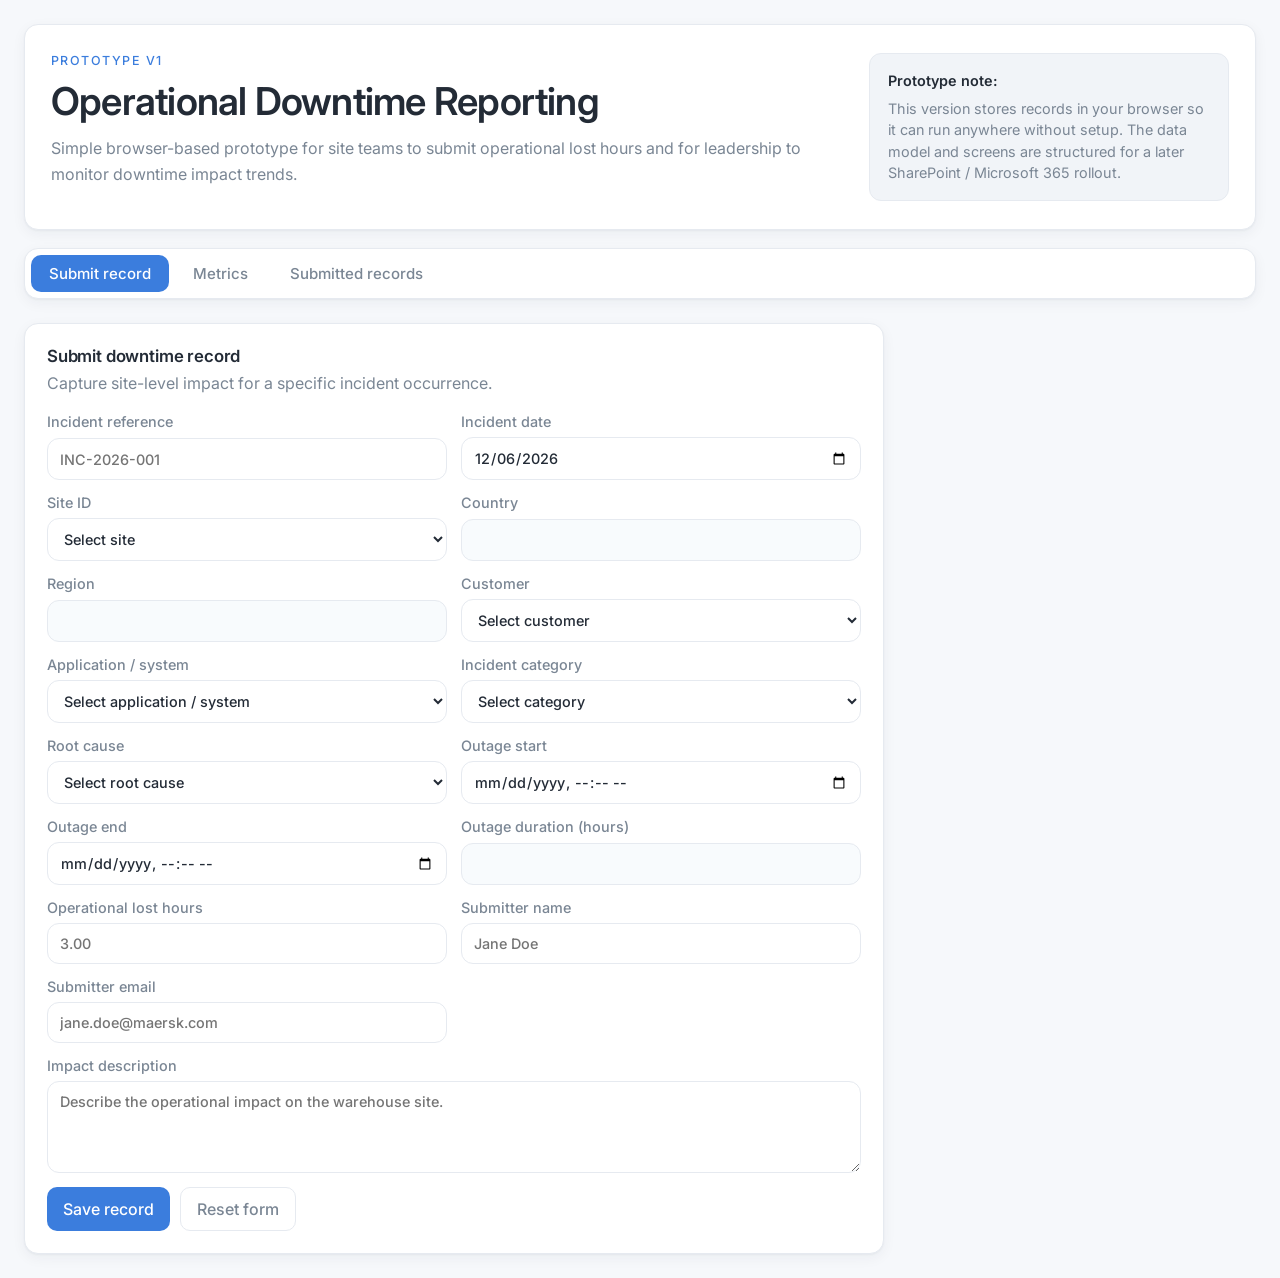
==== index.html @ 3bbdace8 "Initial commit" ====
<!DOCTYPE html>
<html lang="en">
<head>
  <meta charset="UTF-8">
  <meta name="viewport" content="width=device-width, initial-scale=1.0">
  <title>Maersk Contract Logistics - Operational Downtime</title>
  <link rel="preconnect" href="https://fonts.googleapis.com">
  <link rel="preconnect" href="https://fonts.gstatic.com" crossorigin>
  <link href="https://fonts.googleapis.com/css2?family=Inter:wght@300;400;500;600;700&display=swap" rel="stylesheet">
  <link rel="stylesheet" href="styles.css">
</head>
<body>
  <div class="app-shell">
    <header class="hero">
      <div>
        <p class="eyebrow">Prototype v1</p>
        <h1>Operational Downtime Reporting</h1>
        <p class="hero-copy">
          Simple browser-based prototype for site teams to submit operational lost hours
          and for leadership to monitor downtime impact trends.
        </p>
      </div>
      <div class="hero-note">
        <strong>Prototype note:</strong>
        <span>
          This version stores records in your browser so it can run anywhere without setup.
          The data model and screens are structured for a later SharePoint / Microsoft 365 rollout.
        </span>
      </div>
    </header>

    <nav class="main-nav">
      <a href="index.html" class="nav-link active">Submit record</a>
      <a href="metrics.html" class="nav-link">Metrics</a>
      <a href="records.html" class="nav-link">Submitted records</a>
    </nav>

    <main class="page">
      <section class="card">
        <div class="card-heading">
          <h2>Submit downtime record</h2>
          <p>Capture site-level impact for a specific incident occurrence.</p>
        </div>

        <form id="record-form" class="form-grid">
          <input type="hidden" id="record-id" name="recordId">

          <label>
            Incident reference
            <input type="text" id="incident-reference" name="incidentReference" placeholder="INC-2026-001" required>
          </label>

          <label>
            Incident date
            <input type="date" id="incident-date" name="incidentDate" required>
          </label>

          <label>
            Site ID
            <select id="site-id" name="siteId" required></select>
          </label>

          <label>
            Country
            <input type="text" id="country" name="country" readonly required>
          </label>

          <label>
            Region
            <input type="text" id="region" name="region" readonly required>
          </label>

          <label>
            Customer
            <select id="customer" name="customer" required></select>
          </label>

          <label>
            Application / system
            <select id="application" name="application" required></select>
          </label>

          <label>
            Incident category
            <select id="incident-category" name="incidentCategory" required></select>
          </label>

          <label>
            Root cause
            <select id="root-cause" name="rootCause" required></select>
          </label>

          <label>
            Outage start
            <input type="datetime-local" id="outage-start" name="outageStart" required>
          </label>

          <label>
            Outage end
            <input type="datetime-local" id="outage-end" name="outageEnd" required>
          </label>

          <label>
            Outage duration (hours)
            <input type="number" id="outage-duration" name="outageDurationHours" step="0.01" readonly required>
          </label>

          <label>
            Operational lost hours
            <input type="number" id="lost-hours" name="operationalLostHours" min="0" step="0.01" placeholder="3.00" required>
          </label>

          <label>
            Submitter name
            <input type="text" id="submitter-name" name="submitterName" placeholder="Jane Doe" required>
          </label>

          <label>
            Submitter email
            <input type="email" id="submitter-email" name="submitterEmail" placeholder="jane.doe@maersk.com" required>
          </label>

          <label class="full-width">
            Impact description
            <textarea id="impact-description" name="impactDescription" rows="4" placeholder="Describe the operational impact on the warehouse site." required></textarea>
          </label>

          <div class="form-actions full-width">
            <button type="submit" class="primary">Save record</button>
            <button type="button" id="cancel-edit" class="secondary hidden">Cancel edit</button>
            <button type="reset" class="ghost">Reset form</button>
          </div>
        </form>
      </section>
    </main>
  </div>

  <script src="https://cdn.sheetjs.com/xlsx-0.20.3/package/dist/xlsx.full.min.js"></script>
  <script src="app.js"></script>
</body>
</html>
---- styles.css ----
:root {
  --bg: #f6f8fb;
  --surface: #ffffff;
  --surface-alt: #f1f4f8;
  --text: #232b36;
  --muted: #7a8694;
  --line: #e6eaf0;
  --primary: #3b7ddd;
  --primary-dark: #2f68bd;
  --primary-soft: #eef4fd;
  --accent: #2bb7a3;
  --danger: #e0574d;
  --success: #35a97a;
  --shadow: 0 1px 2px rgba(20, 33, 61, 0.04), 0 4px 14px rgba(20, 33, 61, 0.05);
  --radius: 14px;
}

* {
  box-sizing: border-box;
}

body {
  margin: 0;
  font-family: "Inter", system-ui, -apple-system, "Segoe UI", Roboto, Arial, sans-serif;
  background: var(--bg);
  color: var(--text);
  font-weight: 400;
  -webkit-font-smoothing: antialiased;
}

button,
input,
select,
textarea {
  font: inherit;
}

.app-shell {
  max-width: 1600px;
  margin: 0 auto;
  padding: 24px;
}

.hero {
  display: flex;
  justify-content: space-between;
  gap: 24px;
  align-items: flex-start;
  padding: 28px 26px;
  border-radius: var(--radius);
  background: var(--surface);
  border: 1px solid var(--line);
  color: var(--text);
  box-shadow: var(--shadow);
}

.eyebrow {
  margin: 0 0 10px;
  font-size: 0.78rem;
  font-weight: 500;
  text-transform: uppercase;
  letter-spacing: 0.12em;
  color: var(--primary);
}

.hero h1 {
  margin: 0;
  font-size: clamp(1.8rem, 3vw, 2.6rem);
  font-weight: 600;
  letter-spacing: -0.02em;
}

.hero-copy {
  max-width: 860px;
  margin: 12px 0 0;
  line-height: 1.6;
  color: var(--muted);
}

.hero-note {
  max-width: 360px;
  display: grid;
  gap: 6px;
  padding: 16px 18px;
  border: 1px solid var(--line);
  border-radius: 12px;
  background: var(--surface-alt);
  color: var(--muted);
  line-height: 1.5;
  font-size: 0.9rem;
}

.hero-note strong {
  color: var(--text);
  font-weight: 600;
}

.layout {
  display: grid;
  grid-template-columns: 420px minmax(0, 1fr);
  gap: 24px;
  margin-top: 24px;
  align-items: start;
}

.main-nav {
  display: flex;
  flex-wrap: wrap;
  gap: 6px;
  margin-top: 18px;
  padding: 6px;
  border-radius: var(--radius);
  background: var(--surface);
  border: 1px solid var(--line);
  box-shadow: var(--shadow);
}

.nav-link {
  padding: 9px 18px;
  border-radius: 10px;
  text-decoration: none;
  font-weight: 500;
  font-size: 0.94rem;
  color: var(--muted);
  transition: background 120ms ease, color 120ms ease;
}

.nav-link:hover {
  background: var(--surface-alt);
  color: var(--text);
}

.nav-link.active {
  background: var(--primary);
  color: #ffffff;
}

.page {
  margin-top: 24px;
}

.page > .card {
  max-width: 860px;
}

.sidebar,
.content {
  display: grid;
  gap: 24px;
}

.card {
  background: var(--surface);
  border: 1px solid var(--line);
  border-radius: var(--radius);
  box-shadow: var(--shadow);
  padding: 22px;
}

.card-heading {
  margin-bottom: 18px;
}

.card-heading h2 {
  margin: 0 0 6px;
  font-size: 1.05rem;
  font-weight: 600;
  letter-spacing: -0.01em;
}

.card-heading p {
  margin: 0;
  color: var(--muted);
  line-height: 1.45;
}

.form-grid,
.filters-grid {
  display: grid;
  gap: 14px;
}

.form-grid {
  grid-template-columns: repeat(2, minmax(0, 1fr));
}

.filters-grid {
  grid-template-columns: 1fr;
}

label {
  display: grid;
  gap: 7px;
  color: var(--muted);
  font-size: 0.9rem;
  font-weight: 500;
}

input,
select,
textarea {
  width: 100%;
  padding: 11px 12px;
  border: 1px solid var(--line);
  border-radius: 12px;
  background: #ffffff;
  color: var(--text);
}

input[readonly] {
  background: #f8fbfd;
  color: var(--muted);
}

textarea {
  resize: vertical;
}

.full-width {
  grid-column: 1 / -1;
}

.form-actions,
.stacked-actions {
  display: flex;
  flex-wrap: wrap;
  gap: 10px;
}

.stacked-actions {
  margin-top: 18px;
}

.excel-status {
  margin: 0 0 14px;
  padding: 12px 14px;
  border: 1px solid var(--line);
  border-radius: 12px;
  background: #f8fbfd;
  color: var(--muted);
  line-height: 1.45;
}

button {
  border: 0;
  border-radius: 10px;
  padding: 11px 16px;
  cursor: pointer;
  font-weight: 500;
  transition: background 120ms ease, opacity 120ms ease, color 120ms ease;
}

button:hover {
  opacity: 0.9;
}

button.primary {
  background: var(--primary);
  color: #ffffff;
}

button.primary:hover {
  background: var(--primary-dark);
}

button.secondary {
  background: var(--primary-soft);
  color: var(--primary-dark);
}

button.ghost {
  background: transparent;
  color: var(--muted);
  border: 1px solid var(--line);
}

button.danger {
  color: var(--danger);
  border-color: #f0b6b0;
}

.hidden {
  display: none;
}

.kpi-grid {
  display: grid;
  grid-template-columns: repeat(4, minmax(0, 1fr));
  gap: 18px;
}

.kpi-card {
  background: var(--surface);
  border: 1px solid var(--line);
  border-radius: var(--radius);
  box-shadow: var(--shadow);
  padding: 20px;
}

.kpi-label {
  display: block;
  color: var(--muted);
  font-size: 0.82rem;
  font-weight: 500;
  text-transform: uppercase;
  letter-spacing: 0.06em;
}

.kpi-value {
  display: block;
  margin-top: 10px;
  font-size: clamp(1.7rem, 2.8vw, 2.3rem);
  font-weight: 600;
  letter-spacing: -0.02em;
}

.kpi-subtext {
  display: block;
  margin-top: 8px;
  color: var(--muted);
  line-height: 1.4;
}

.charts-grid {
  display: grid;
  grid-template-columns: repeat(2, minmax(0, 1fr));
  gap: 24px;
}

.chart-list {
  display: grid;
  gap: 14px;
}

.chart-row {
  display: grid;
  grid-template-columns: 128px minmax(0, 1fr) 72px;
  gap: 12px;
  align-items: center;
}

.chart-label,
.chart-value {
  font-size: 0.92rem;
}

.chart-label {
  font-weight: 500;
}

.chart-value {
  color: var(--muted);
  text-align: right;
}

.chart-bar-track {
  height: 16px;
  border-radius: 999px;
  background: var(--surface-alt);
  overflow: hidden;
}

.chart-bar-fill {
  height: 100%;
  border-radius: 999px;
  background: var(--primary);
}

.placeholder {
  display: grid;
  gap: 10px;
  min-height: 188px;
  place-content: center;
  text-align: center;
  color: var(--muted);
  border: 2px dashed var(--line);
  border-radius: 16px;
  background: #fbfdff;
  padding: 24px;
}

.table-grid {
  display: grid;
  grid-template-columns: repeat(2, minmax(0, 1fr));
  gap: 24px;
}

.mini-table {
  display: grid;
  gap: 10px;
}

.mini-row {
  display: grid;
  grid-template-columns: 1fr auto;
  gap: 16px;
  padding: 12px 14px;
  border: 1px solid var(--line);
  border-radius: 12px;
  background: #fbfdff;
}

.mini-row strong {
  display: block;
}

.mini-row span {
  color: var(--muted);
}

.table-wrap {
  overflow: auto;
}

table {
  width: 100%;
  min-width: 1100px;
  border-collapse: collapse;
}

th,
td {
  padding: 12px 10px;
  border-bottom: 1px solid var(--line);
  text-align: left;
  vertical-align: top;
}

th {
  color: var(--muted);
  font-size: 0.82rem;
  font-weight: 600;
  text-transform: uppercase;
  letter-spacing: 0.05em;
}

td.actions-cell {
  white-space: nowrap;
}

.table-button {
  padding: 8px 10px;
  font-size: 0.88rem;
  border-radius: 10px;
}

.table-button.edit {
  background: #e7f1fa;
  color: #0b518c;
}

.table-button.delete {
  background: #fff0ef;
  color: var(--danger);
}

.empty-state {
  display: grid;
  gap: 8px;
  padding: 24px;
  text-align: center;
  color: var(--muted);
  border: 1px dashed var(--line);
  border-radius: 16px;
  background: #fbfdff;
}

@media (max-width: 1180px) {
  .layout {
    grid-template-columns: 1fr;
  }

  .kpi-grid,
  .charts-grid,
  .table-grid {
    grid-template-columns: repeat(2, minmax(0, 1fr));
  }
}

@media (max-width: 820px) {
  .app-shell {
    padding: 16px;
  }

  .hero {
    flex-direction: column;
  }

  .form-grid,
  .kpi-grid,
  .charts-grid,
  .table-grid {
    grid-template-columns: 1fr;
  }

  .chart-row {
    grid-template-columns: 1fr;
  }

  .chart-value {
    text-align: left;
  }
}

.world-map {
  position: relative;
  width: 100%;
}

.world-map svg {
  width: 100%;
  height: auto;
  display: block;
}

.world-map .sphere {
  fill: #fbfcfe;
  stroke: var(--line);
  stroke-width: 0.75;
}

.world-map .country {
  fill: var(--surface-alt);
  stroke: #ffffff;
  stroke-width: 0.5;
  transition: opacity 120ms ease;
}

.world-map .country.has-value:hover {
  opacity: 0.82;
  cursor: pointer;
}

.map-tooltip {
  position: absolute;
  pointer-events: none;
  padding: 7px 11px;
  border-radius: 8px;
  background: var(--text);
  color: #ffffff;
  font-size: 0.8rem;
  line-height: 1.4;
  white-space: nowrap;
  transform: translate(-50%, calc(-100% - 12px));
  opacity: 0;
  transition: opacity 120ms ease;
  z-index: 5;
}

.map-legend {
  display: flex;
  align-items: center;
  gap: 10px;
  margin-top: 16px;
  color: var(--muted);
  font-size: 0.8rem;
}

.map-legend .swatches {
  display: flex;
  gap: 3px;
}

.map-legend .swatch {
  width: 26px;
  height: 10px;
  border-radius: 2px;
}

.map-fallback {
  margin: 0;
  padding: 40px 24px;
  text-align: center;
  color: var(--muted);
}
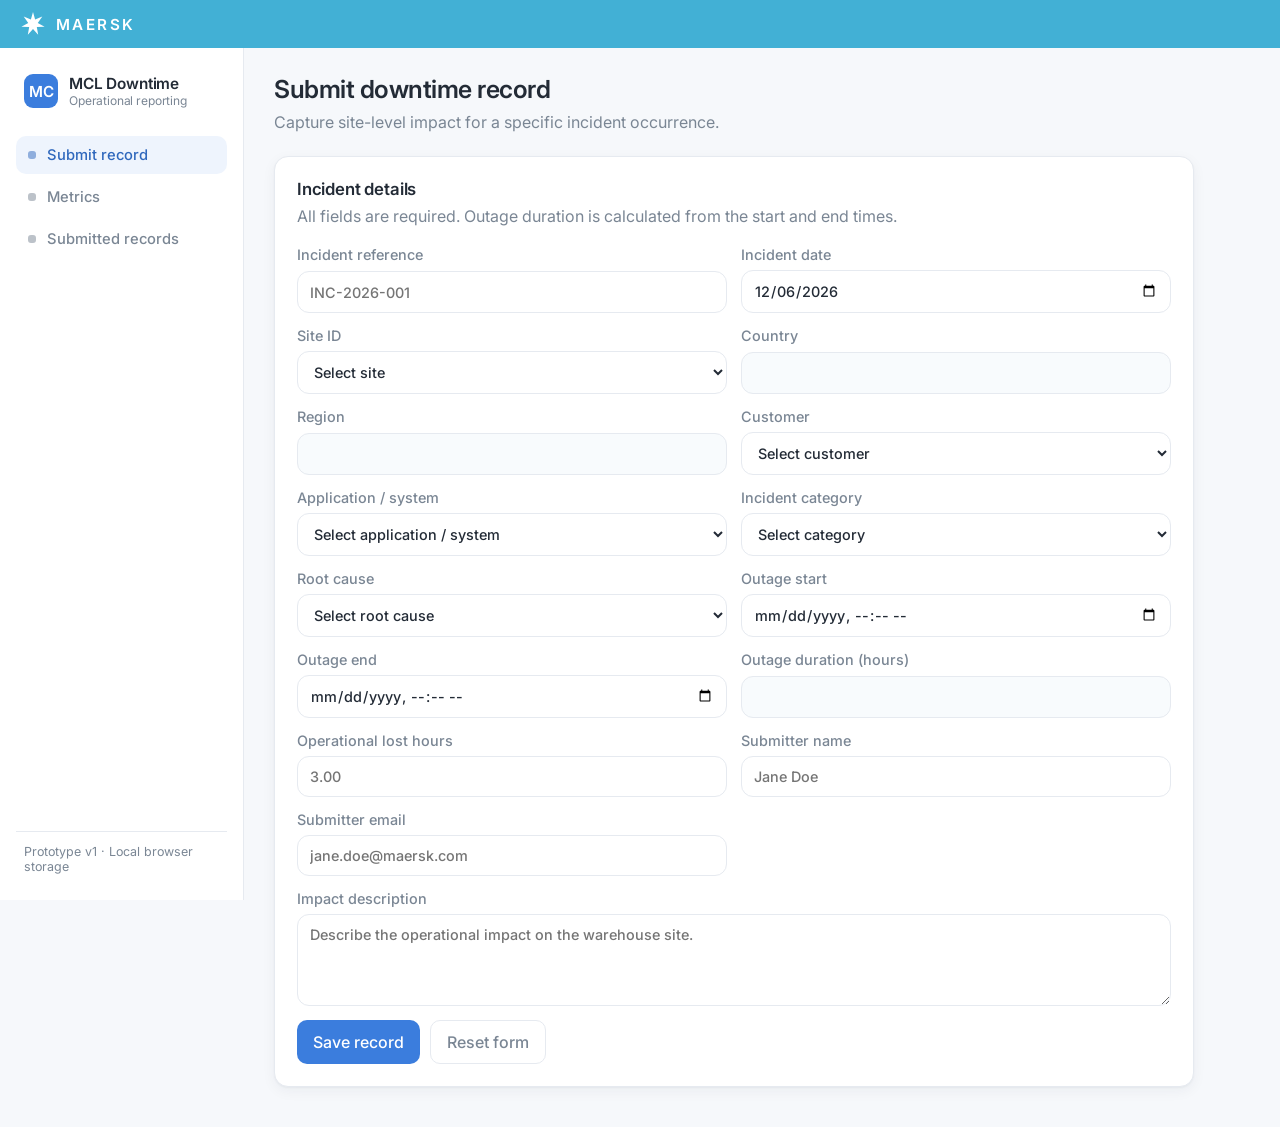
==== commit 21a28656: "Update design" ====
--- a/index.html
+++ b/index.html
@@ -10,39 +10,40 @@
   <link rel="stylesheet" href="styles.css">
 </head>
 <body>
-  <div class="app-shell">
-    <header class="hero">
-      <div>
-        <p class="eyebrow">Prototype v1</p>
-        <h1>Operational Downtime Reporting</h1>
-        <p class="hero-copy">
-          Simple browser-based prototype for site teams to submit operational lost hours
-          and for leadership to monitor downtime impact trends.
-        </p>
+  <div class="topbar">
+    <svg class="maersk-logo" viewBox="0 0 24 24" aria-hidden="true"><polygon points="12,1 13.95,7.95 20.6,5.14 16.39,11 22.72,14.45 15.52,14.81 16.77,21.91 12,16.5 7.23,21.91 8.48,14.81 1.28,14.45 7.61,11 3.4,5.14 10.05,7.95" fill="#ffffff"/></svg>
+    <span class="topbar-title">Maersk</span>
+  </div>
+  <div class="dashboard">
+    <aside class="sidenav">
+      <div class="brand">
+        <span class="brand-mark">MC</span>
+        <span class="brand-name">MCL Downtime<span>Operational reporting</span></span>
       </div>
-      <div class="hero-note">
-        <strong>Prototype note:</strong>
-        <span>
-          This version stores records in your browser so it can run anywhere without setup.
-          The data model and screens are structured for a later SharePoint / Microsoft 365 rollout.
-        </span>
-      </div>
-    </header>
+      <nav class="side-nav-links">
+        <a href="index.html" class="nav-link active"><span class="nav-ico"></span>Submit record</a>
+        <a href="metrics.html" class="nav-link"><span class="nav-ico"></span>Metrics</a>
+        <a href="records.html" class="nav-link"><span class="nav-ico"></span>Submitted records</a>
+      </nav>
+      <div class="sidenav-foot">Prototype v1 · Local browser storage</div>
+    </aside>
 
-    <nav class="main-nav">
-      <a href="index.html" class="nav-link active">Submit record</a>
-      <a href="metrics.html" class="nav-link">Metrics</a>
-      <a href="records.html" class="nav-link">Submitted records</a>
-    </nav>
-
-    <main class="page">
-      <section class="card">
-        <div class="card-heading">
-          <h2>Submit downtime record</h2>
+    <div class="main">
+      <header class="page-head">
+        <div>
+          <h1>Submit downtime record</h1>
           <p>Capture site-level impact for a specific incident occurrence.</p>
         </div>
+      </header>
 
-        <form id="record-form" class="form-grid">
+      <main class="content page-form">
+        <section class="card">
+          <div class="card-heading">
+            <h2>Incident details</h2>
+            <p>All fields are required. Outage duration is calculated from the start and end times.</p>
+          </div>
+
+          <form id="record-form" class="form-grid">
           <input type="hidden" id="record-id" name="recordId">
 
           <label>
@@ -133,6 +134,7 @@
         </form>
       </section>
     </main>
+    </div>
   </div>
 
   <script src="https://cdn.sheetjs.com/xlsx-0.20.3/package/dist/xlsx.full.min.js"></script>
--- a/styles.css
+++ b/styles.css
@@ -35,92 +35,98 @@
   font: inherit;
 }
 
-.app-shell {
-  max-width: 1600px;
-  margin: 0 auto;
-  padding: 24px;
-}
-
-.hero {
-  display: flex;
-  justify-content: space-between;
+.dashboard {
+  display: grid;
+  grid-template-columns: 244px minmax(0, 1fr);
+  min-height: 100vh;
+}
+
+.topbar {
+  position: sticky;
+  top: 0;
+  z-index: 20;
+  display: flex;
+  align-items: center;
+  gap: 10px;
+  height: 48px;
+  padding: 0 20px;
+  background: #42b0d5;
+  color: #ffffff;
+}
+
+.maersk-logo {
+  width: 26px;
+  height: 26px;
+  display: block;
+}
+
+.topbar-title {
+  font-weight: 600;
+  font-size: 0.95rem;
+  letter-spacing: 0.16em;
+  text-transform: uppercase;
+}
+
+.sidenav {
+  position: sticky;
+  top: 48px;
+  align-self: start;
+  height: calc(100vh - 48px);
+  display: flex;
+  flex-direction: column;
   gap: 24px;
-  align-items: flex-start;
-  padding: 28px 26px;
-  border-radius: var(--radius);
+  padding: 22px 16px;
   background: var(--surface);
-  border: 1px solid var(--line);
-  color: var(--text);
-  box-shadow: var(--shadow);
-}
-
-.eyebrow {
-  margin: 0 0 10px;
-  font-size: 0.78rem;
-  font-weight: 500;
-  text-transform: uppercase;
-  letter-spacing: 0.12em;
-  color: var(--primary);
-}
-
-.hero h1 {
-  margin: 0;
-  font-size: clamp(1.8rem, 3vw, 2.6rem);
-  font-weight: 600;
-  letter-spacing: -0.02em;
-}
-
-.hero-copy {
-  max-width: 860px;
-  margin: 12px 0 0;
-  line-height: 1.6;
-  color: var(--muted);
-}
-
-.hero-note {
-  max-width: 360px;
-  display: grid;
-  gap: 6px;
-  padding: 16px 18px;
-  border: 1px solid var(--line);
-  border-radius: 12px;
-  background: var(--surface-alt);
-  color: var(--muted);
-  line-height: 1.5;
-  font-size: 0.9rem;
-}
-
-.hero-note strong {
-  color: var(--text);
-  font-weight: 600;
-}
-
-.layout {
-  display: grid;
-  grid-template-columns: 420px minmax(0, 1fr);
-  gap: 24px;
-  margin-top: 24px;
-  align-items: start;
-}
-
-.main-nav {
-  display: flex;
-  flex-wrap: wrap;
-  gap: 6px;
-  margin-top: 18px;
-  padding: 6px;
-  border-radius: var(--radius);
-  background: var(--surface);
-  border: 1px solid var(--line);
-  box-shadow: var(--shadow);
+  border-right: 1px solid var(--line);
+}
+
+.brand {
+  display: flex;
+  align-items: center;
+  gap: 11px;
+  padding: 4px 8px;
+}
+
+.brand-mark {
+  display: grid;
+  place-content: center;
+  width: 34px;
+  height: 34px;
+  border-radius: 9px;
+  background: var(--primary);
+  color: #ffffff;
+  font-weight: 600;
+  font-size: 0.95rem;
+}
+
+.brand-name {
+  font-weight: 600;
+  font-size: 0.96rem;
+  letter-spacing: -0.01em;
+}
+
+.brand-name span {
+  display: block;
+  font-weight: 400;
+  font-size: 0.75rem;
+  color: var(--muted);
+}
+
+.side-nav-links {
+  display: flex;
+  flex-direction: column;
+  gap: 4px;
 }
 
 .nav-link {
-  padding: 9px 18px;
+  display: flex;
+  align-items: center;
+  gap: 11px;
+  padding: 10px 12px;
   border-radius: 10px;
   text-decoration: none;
   font-weight: 500;
-  font-size: 0.94rem;
+  font-size: 0.92rem;
   color: var(--muted);
   transition: background 120ms ease, color 120ms ease;
 }
@@ -131,22 +137,101 @@
 }
 
 .nav-link.active {
-  background: var(--primary);
-  color: #ffffff;
-}
-
-.page {
-  margin-top: 24px;
-}
-
-.page > .card {
-  max-width: 860px;
-}
-
-.sidebar,
+  background: var(--primary-soft);
+  color: var(--primary-dark);
+}
+
+.nav-ico {
+  width: 8px;
+  height: 8px;
+  border-radius: 3px;
+  background: currentColor;
+  opacity: 0.5;
+}
+
+.sidenav-foot {
+  margin-top: auto;
+  padding: 12px 8px 4px;
+  font-size: 0.78rem;
+  color: var(--muted);
+  border-top: 1px solid var(--line);
+}
+
+.main {
+  padding: 26px 30px 40px;
+  max-width: 1500px;
+  width: 100%;
+}
+
+.page-head {
+  display: flex;
+  justify-content: space-between;
+  align-items: flex-start;
+  gap: 20px;
+  margin-bottom: 22px;
+}
+
+.page-head h1 {
+  margin: 0;
+  font-size: 1.55rem;
+  font-weight: 600;
+  letter-spacing: -0.02em;
+}
+
+.page-head p {
+  margin: 6px 0 0;
+  color: var(--muted);
+  line-height: 1.5;
+}
+
 .content {
   display: grid;
-  gap: 24px;
+  gap: 22px;
+}
+
+.page-form {
+  max-width: 920px;
+}
+
+.toolbar {
+  display: flex;
+  flex-wrap: wrap;
+  justify-content: space-between;
+  align-items: flex-end;
+  gap: 16px;
+  padding: 16px 18px;
+  background: var(--surface);
+  border: 1px solid var(--line);
+  border-radius: var(--radius);
+  box-shadow: var(--shadow);
+}
+
+.filters-bar {
+  display: flex;
+  flex-wrap: wrap;
+  gap: 14px;
+  align-items: flex-end;
+}
+
+.filters-bar label {
+  gap: 6px;
+  font-size: 0.72rem;
+  font-weight: 500;
+  text-transform: uppercase;
+  letter-spacing: 0.05em;
+  color: var(--muted);
+}
+
+.filters-bar select {
+  min-width: 148px;
+  padding: 9px 11px;
+}
+
+.toolbar-actions {
+  display: flex;
+  flex-wrap: wrap;
+  gap: 10px;
+  align-items: flex-end;
 }
 
 .card {
@@ -232,13 +317,25 @@
 }
 
 .excel-status {
-  margin: 0 0 14px;
-  padding: 12px 14px;
-  border: 1px solid var(--line);
-  border-radius: 12px;
-  background: #f8fbfd;
+  margin: 0;
   color: var(--muted);
   line-height: 1.45;
+  font-size: 0.9rem;
+}
+
+.excel-card-head {
+  display: flex;
+  flex-wrap: wrap;
+  justify-content: space-between;
+  align-items: center;
+  gap: 16px;
+}
+
+.excel-card-head h2 {
+  margin: 0 0 4px;
+  font-size: 1.05rem;
+  font-weight: 600;
+  letter-spacing: -0.01em;
 }
 
 button {
@@ -466,10 +563,6 @@
 }
 
 @media (max-width: 1180px) {
-  .layout {
-    grid-template-columns: 1fr;
-  }
-
   .kpi-grid,
   .charts-grid,
   .table-grid {
@@ -477,12 +570,34 @@
   }
 }
 
-@media (max-width: 820px) {
-  .app-shell {
-    padding: 16px;
-  }
-
-  .hero {
+@media (max-width: 920px) {
+  .dashboard {
+    grid-template-columns: 1fr;
+  }
+
+  .sidenav {
+    position: static;
+    height: auto;
+    flex-direction: row;
+    align-items: center;
+    flex-wrap: wrap;
+    gap: 12px;
+  }
+
+  .side-nav-links {
+    flex-direction: row;
+    flex-wrap: wrap;
+  }
+
+  .sidenav-foot {
+    display: none;
+  }
+
+  .main {
+    padding: 20px 18px 32px;
+  }
+
+  .page-head {
     flex-direction: column;
   }
 
